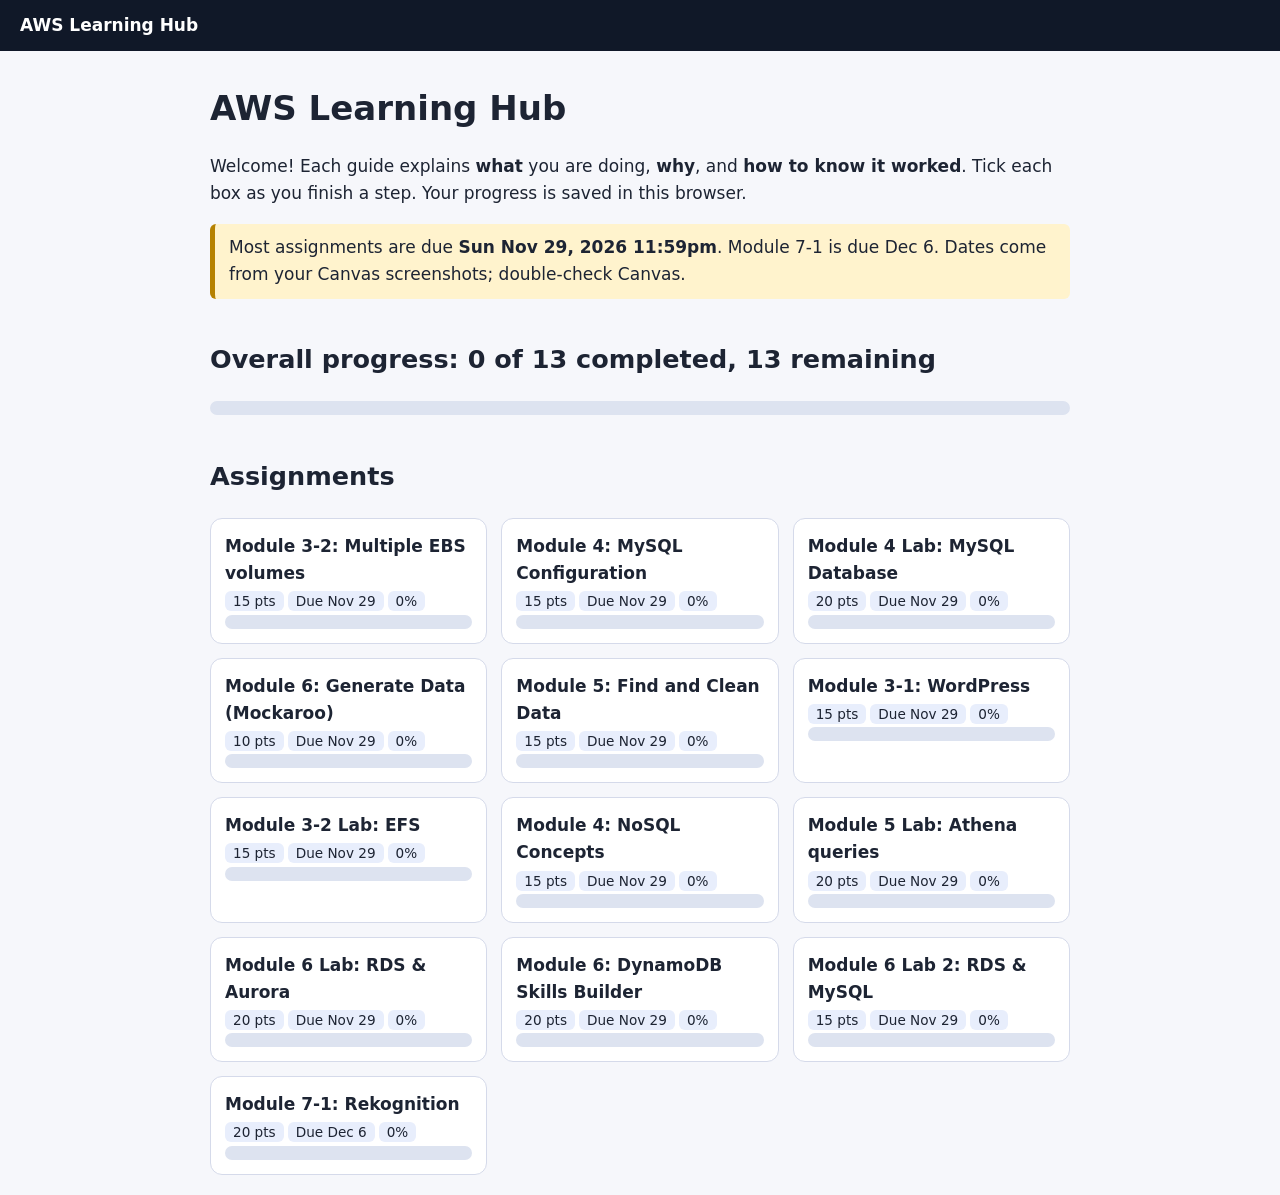
==== assignment.html @ e5c0ecec "Add files via upload" ====
<!DOCTYPE html><html lang="en"><head><meta charset="utf-8"><meta name="viewport" content="width=device-width,initial-scale=1"><title>Assignment</title><link rel="stylesheet" href="css/styles.css"></head><body>
<nav><a href="index.html">&larr; Dashboard</a></nav><main id="m"></main>
<script src="js/app.js"></script><script src="js/more.js"></script><script>renderPage()</script></body></html>
---- css/styles.css ----
:root{--bg:#f6f7fb;--card:#fff;--ink:#1d2433;--mut:#566;--pri:#1b4fd8;--ok:#127a3e;--warn:#fff3cd;--warnb:#b58100;--code:#101828}
*{box-sizing:border-box}body{margin:0;font:17px/1.6 system-ui,Segoe UI,Arial,sans-serif;background:var(--bg);color:var(--ink)}
nav{background:#101828;padding:12px 20px;display:flex;gap:18px;flex-wrap:wrap;align-items:center}nav a{color:#fff;text-decoration:none;font-weight:600}nav a:hover{text-decoration:underline}
main{max-width:900px;margin:0 auto;padding:20px}h1{margin:.3em 0}h2{margin-top:1.6em}
.bar{background:#dde3f0;border-radius:99px;height:14px;overflow:hidden}.bar>i{display:block;height:100%;background:var(--ok);width:0;transition:width .3s}
.grid{display:grid;grid-template-columns:repeat(auto-fill,minmax(250px,1fr));gap:14px}
.card{background:var(--card);border:1px solid #d5daea;border-radius:12px;padding:14px;display:block;color:inherit;text-decoration:none}a.card:hover{border-color:var(--pri)}
.card.off{opacity:.65}.tag{font-size:.8em;background:#e8eefc;border-radius:6px;padding:2px 8px;margin-right:4px}.done{background:#dcf5e5;color:var(--ok)}
.step{background:var(--card);border:1px solid #d5daea;border-radius:12px;padding:16px;margin:16px 0}.step.ok{border-color:var(--ok)}
.step h3{margin:0 0 8px}.lbl{font-weight:700;margin-top:10px}
pre{background:var(--code);color:#e6edf7;padding:12px;border-radius:8px;overflow-x:auto;font-size:.9em;white-space:pre-wrap}
.warn{background:var(--warn);border-left:5px solid var(--warnb);padding:10px 14px;border-radius:6px;margin:10px 0}
.chk{display:flex;gap:10px;align-items:flex-start;background:#eef6f0;padding:10px;border-radius:8px;margin-top:12px}.chk input{width:22px;height:22px;margin-top:3px}
button{font:inherit;padding:8px 14px;border-radius:8px;border:1px solid #999;background:#fff;cursor:pointer}
.pn{display:flex;justify-content:space-between;margin:24px 0}.pn a{color:var(--pri);font-weight:600}
@media(max-width:600px){body{font-size:16px}}
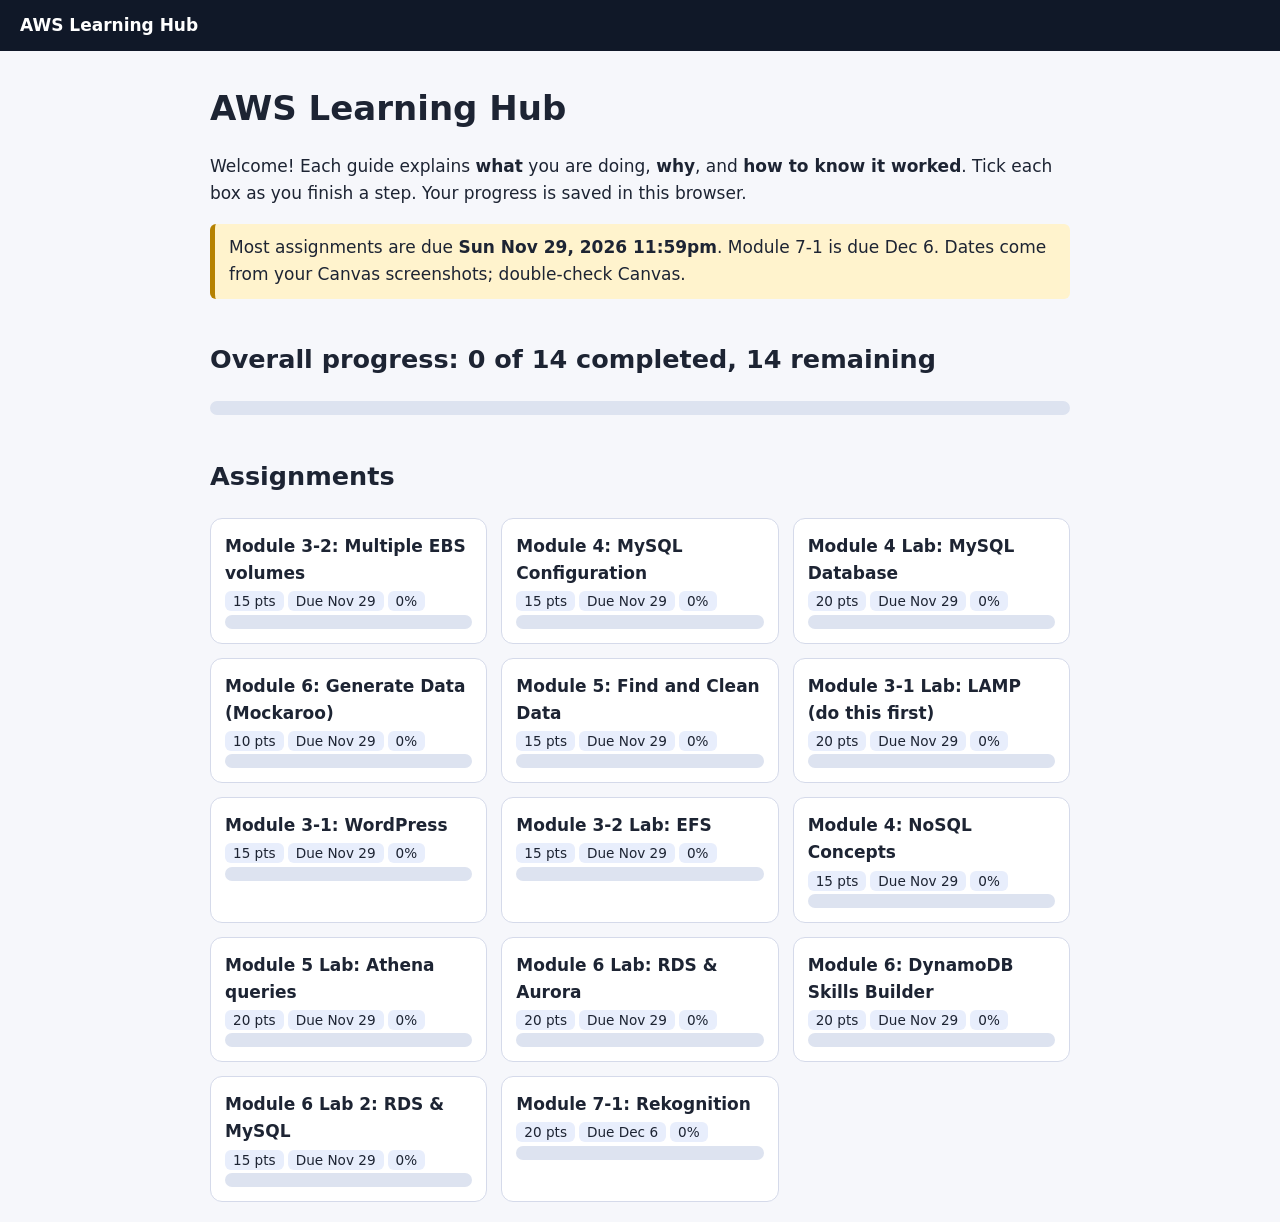
==== commit c207ce2e: "Add files via upload" ====
--- a/assignment.html
+++ b/assignment.html
@@ -1,3 +1,3 @@
 <!DOCTYPE html><html lang="en"><head><meta charset="utf-8"><meta name="viewport" content="width=device-width,initial-scale=1"><title>Assignment</title><link rel="stylesheet" href="css/styles.css"></head><body>
 <nav><a href="index.html">&larr; Dashboard</a></nav><main id="m"></main>
-<script src="js/app.js"></script><script src="js/more.js"></script><script>renderPage()</script></body></html>
+<script src="js/app.js"></script><script src="js/more.js"></script><script src="js/lamp.js"></script><script>renderPage()</script></body></html>
